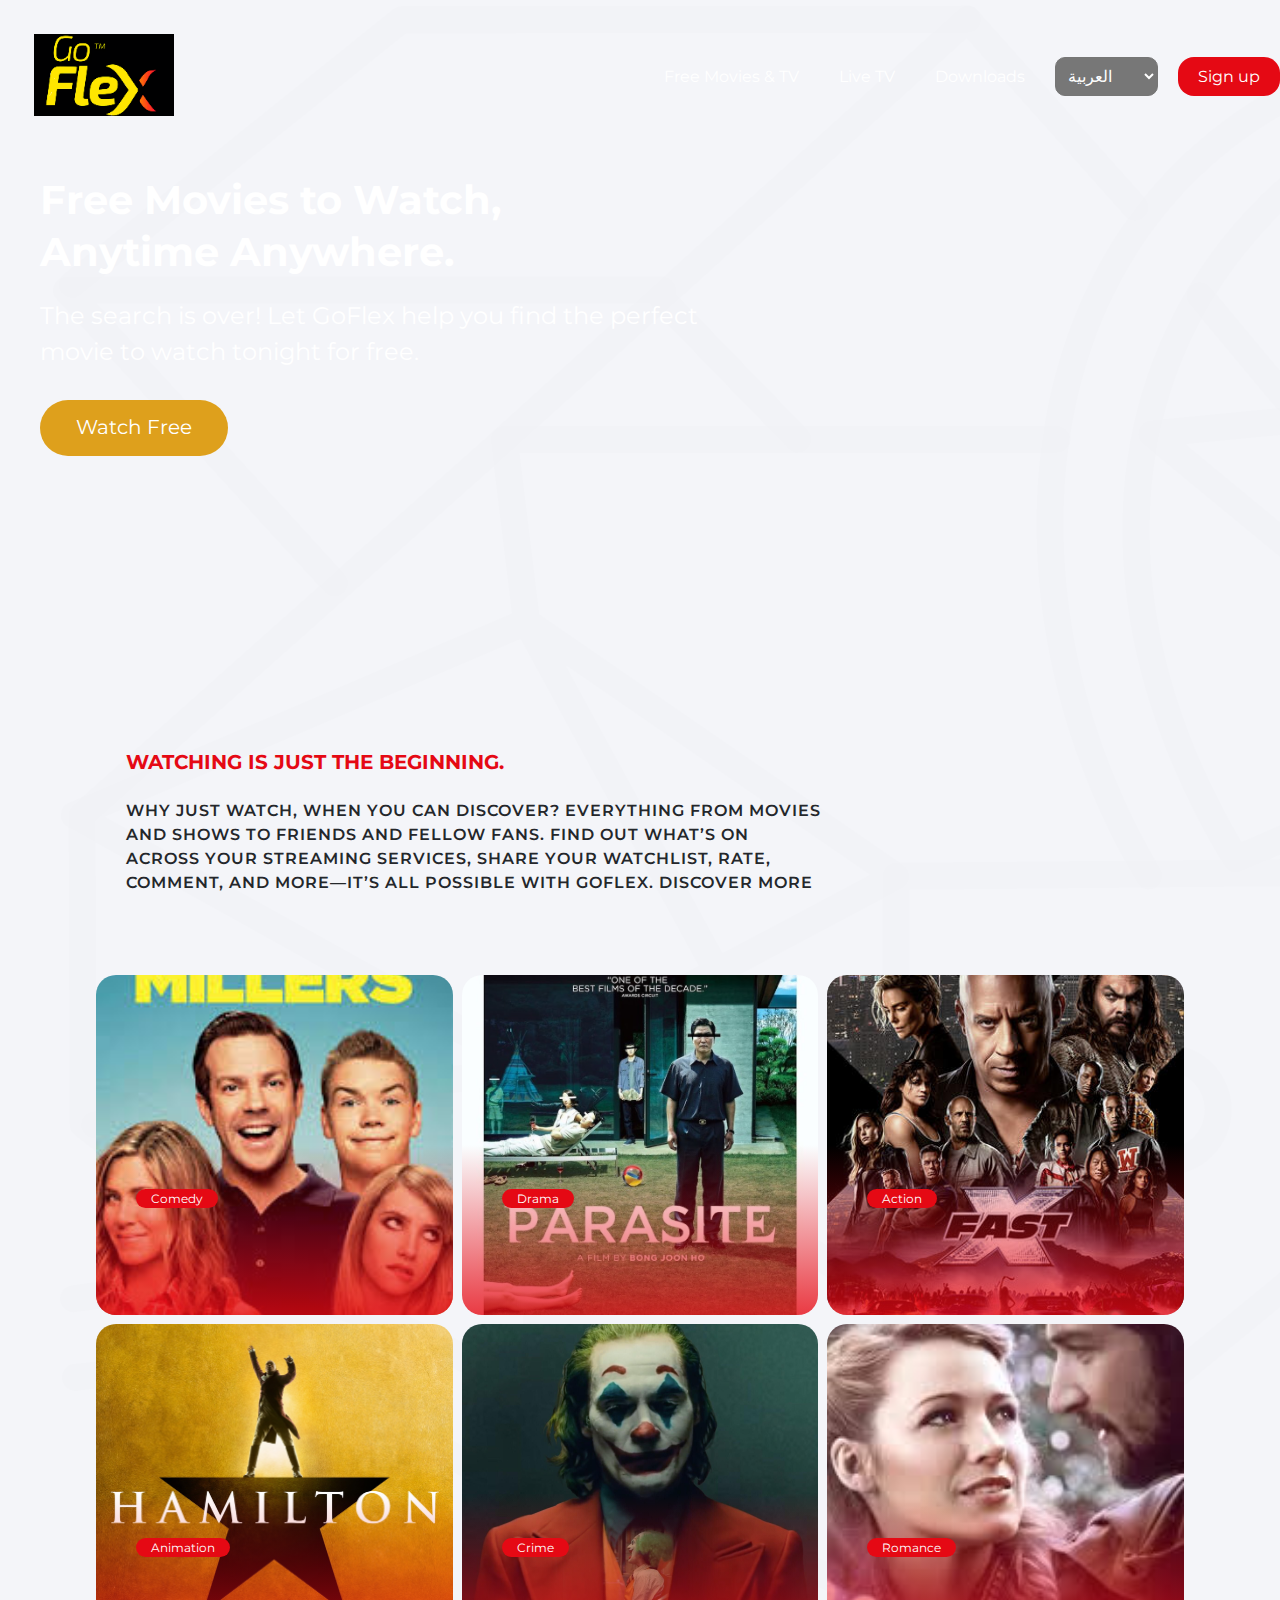
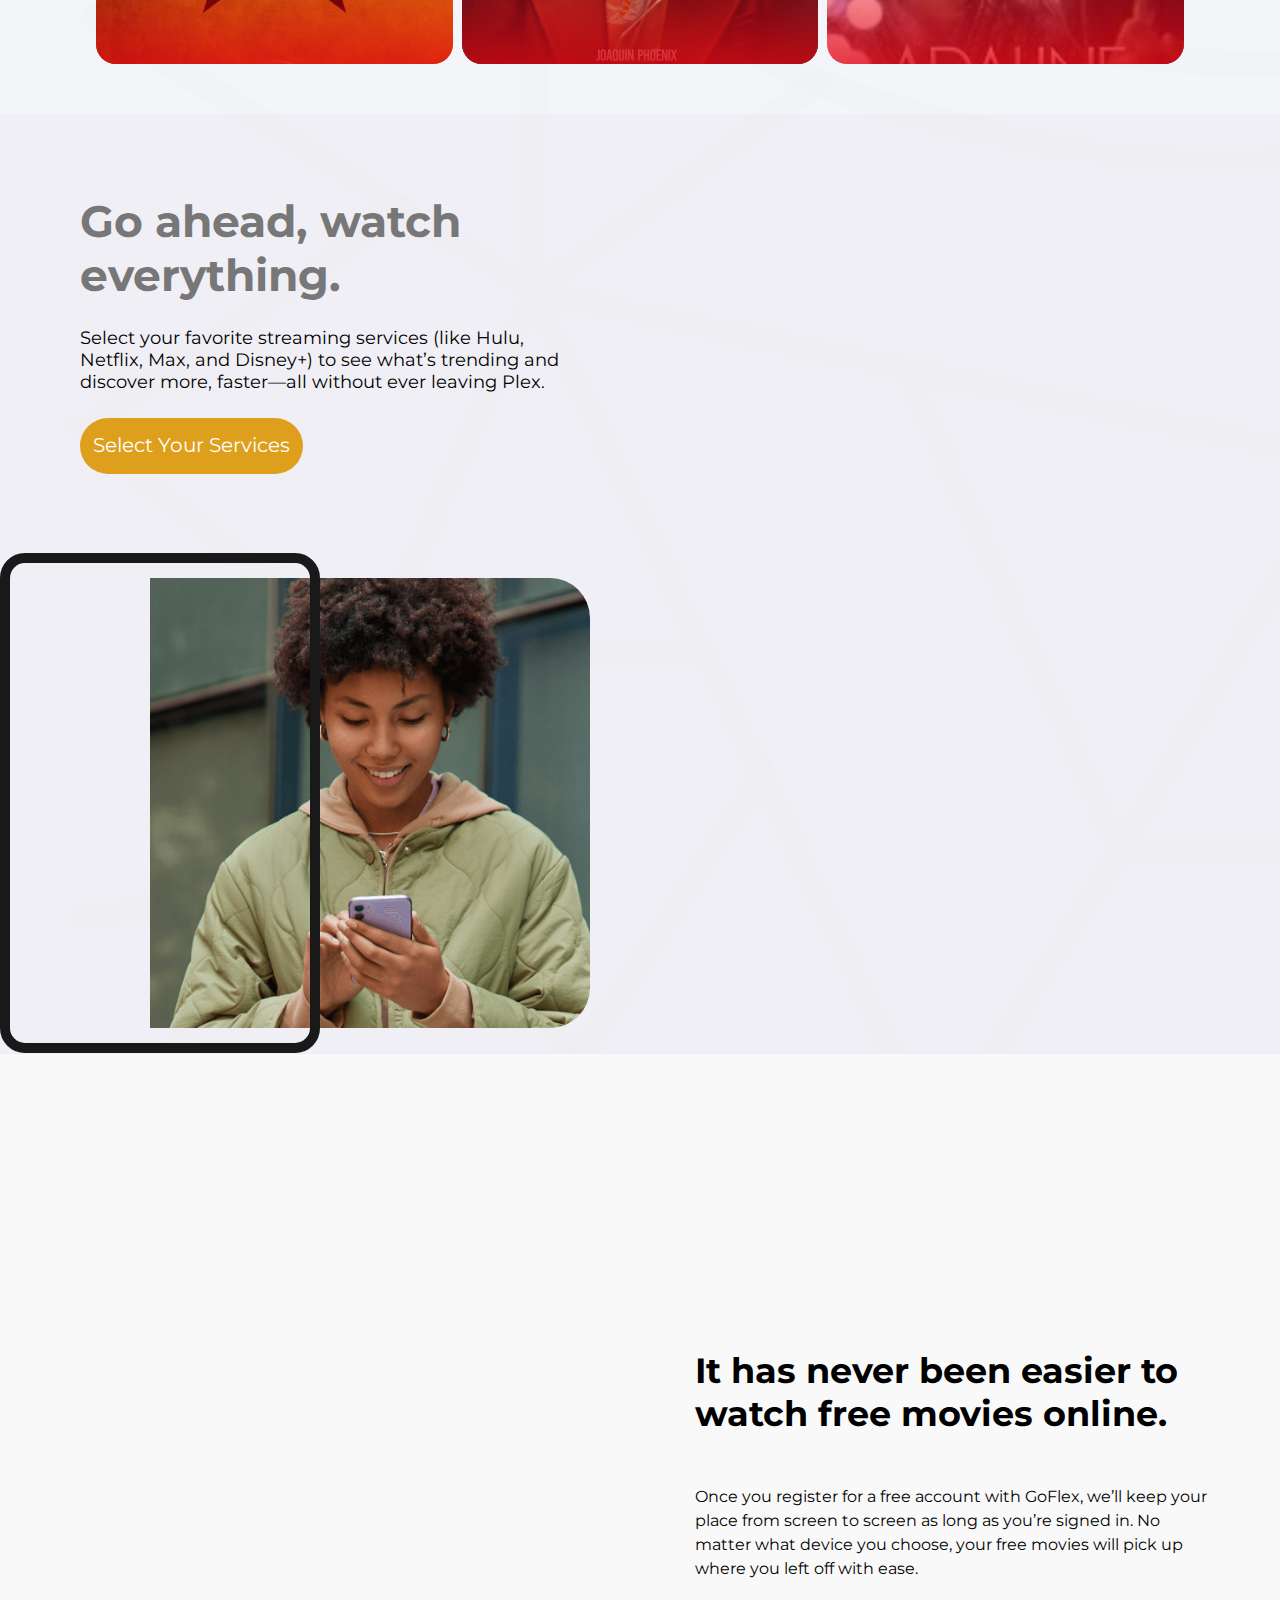
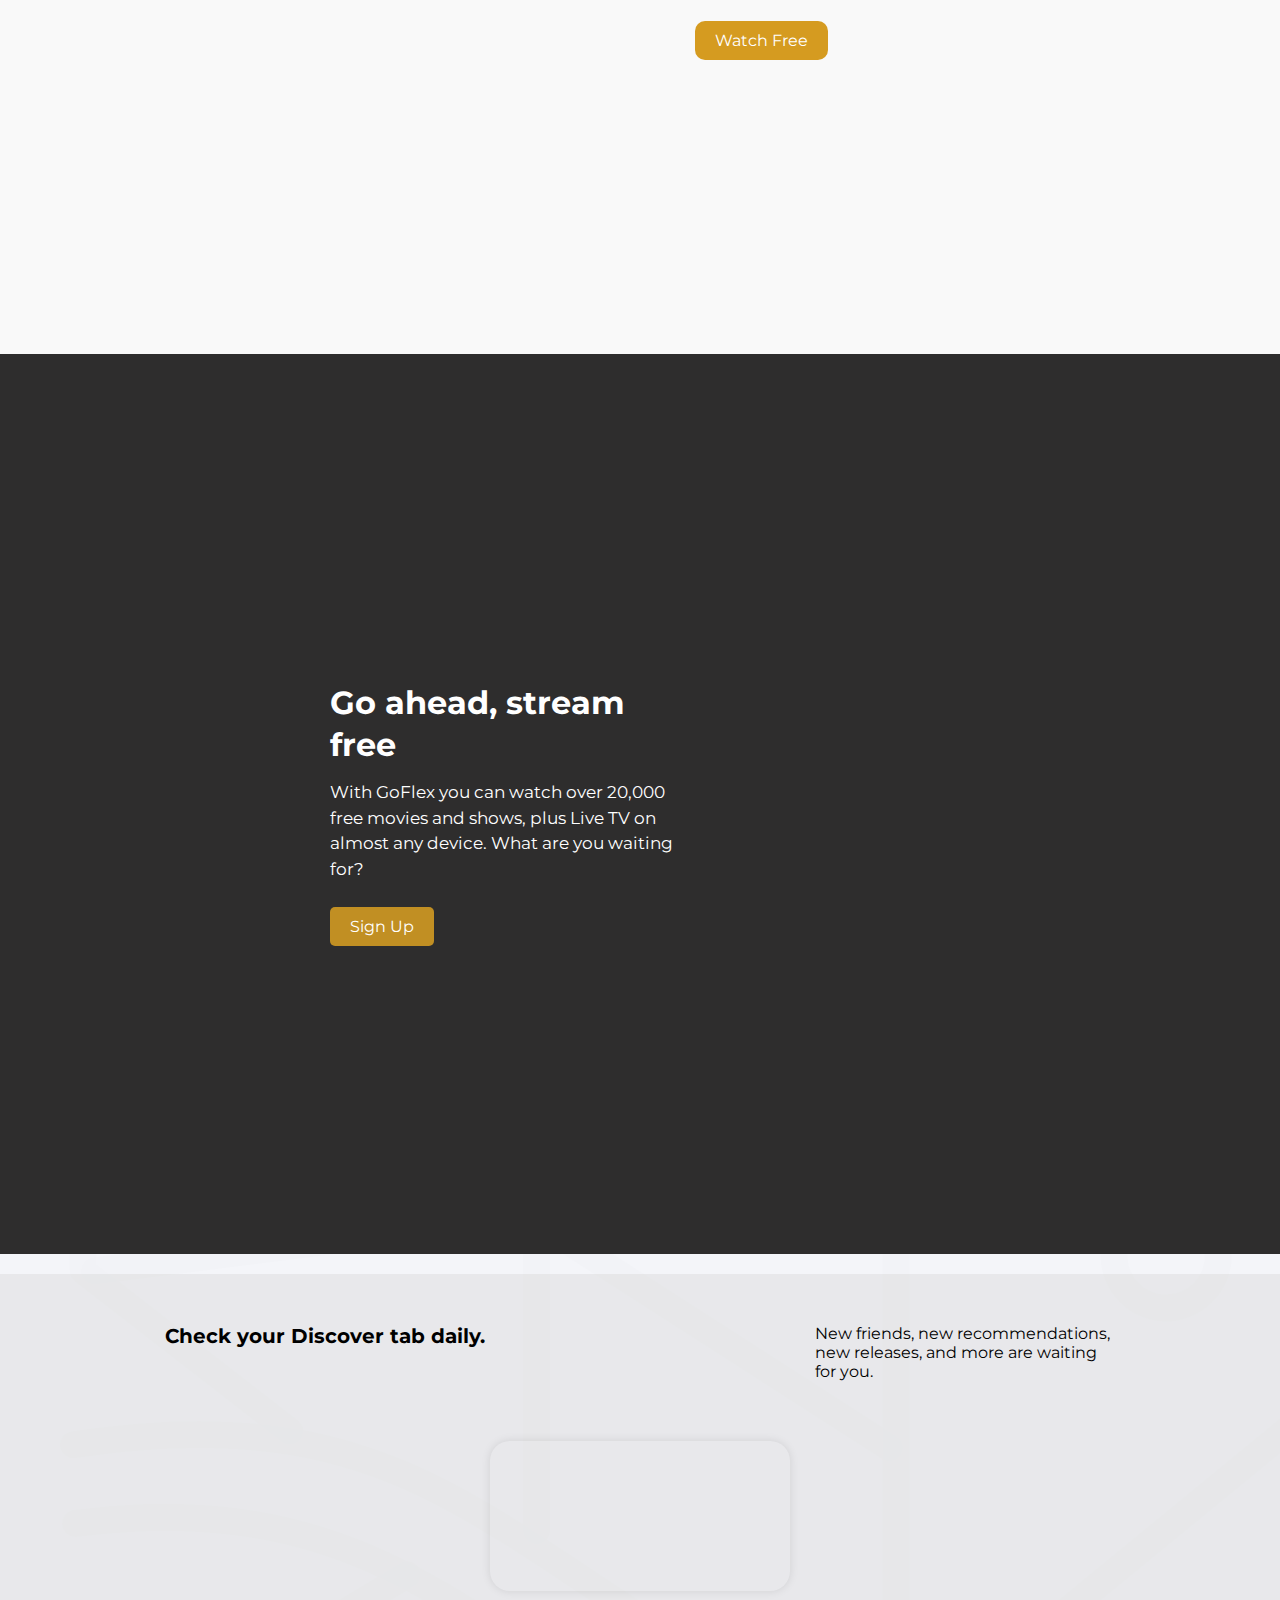
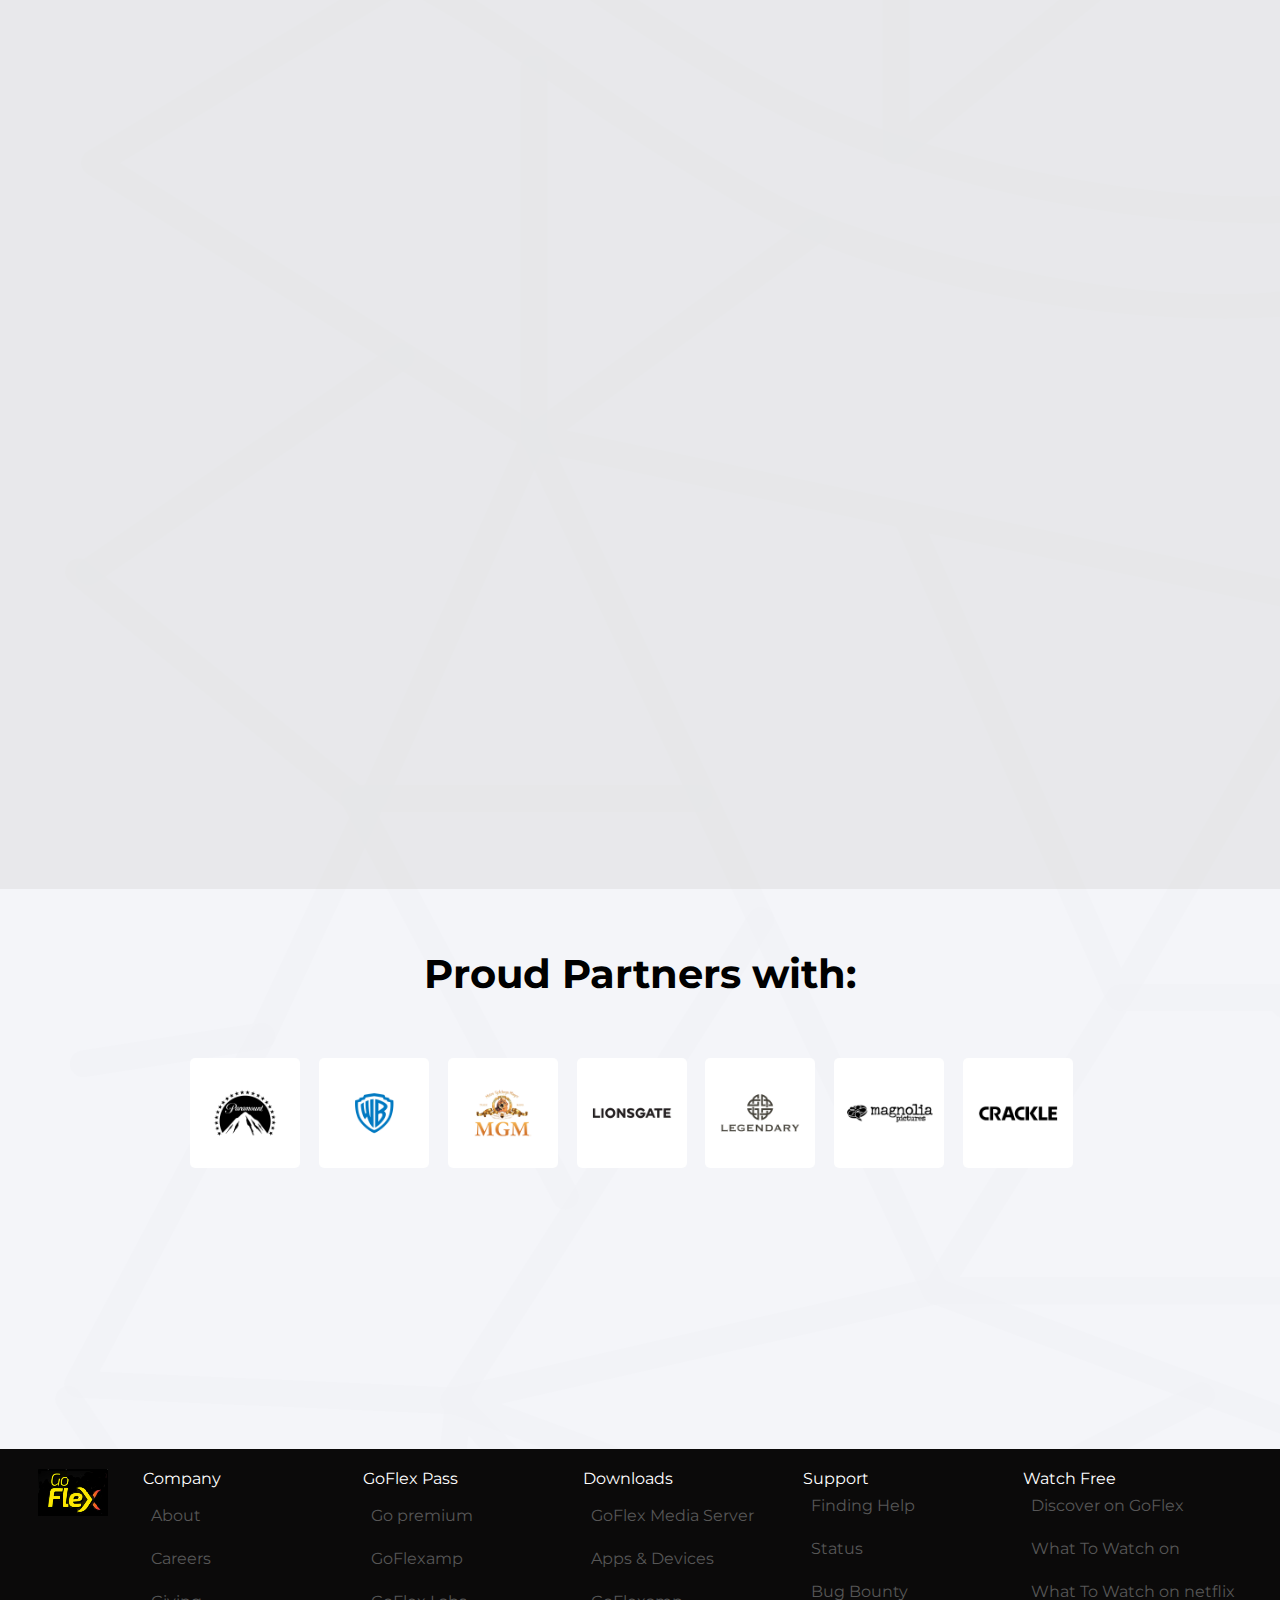
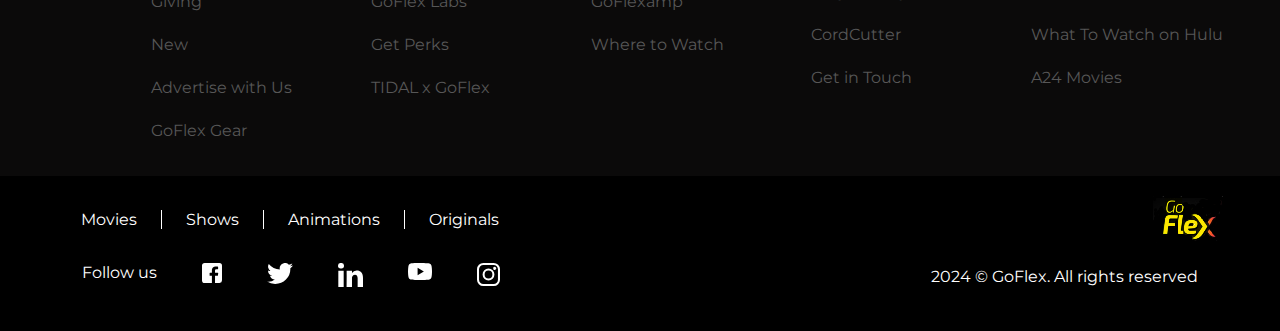
==== index.html @ 2c55dafe "add my file" ====
<!DOCTYPE html>
<html lang="en">
<head>
    <meta charset="UTF-8">
    <meta name="viewport" content="width=device-width, initial-scale=1.0">
    <title>GOFLEX</title>
    <link rel="stylesheet" href="style.css">
    <link rel="icon" href="logo-netflix/Logo-nav1.png">
</head>

<body>
    <div class="herosection">
    <header>
        <div class="header-list">
            <div class="img-logos">
        <a href="https://www.netflix.com/">
            <img src="logo-netflix/Logo-site.png">
        </a> 
    </div>
    <div class="langage">
        <ul class="navlist">
            <li><a href="#">Free Movies & TV</a>
                <div class="list-movies">
                    <ul>
                        <li><a href="https://www.imdb.com/">Action</a></li>
                        <li><a href="https://tv.shabakaty.vip/watch.php?vid=9a34db68aflm">Comedy</a></li>
                        <li><a href="https://honadrama.top/%D9%81%D9%8A%D9%84%D9%85-rab-ne-bana-di-jodi-2008-%D9%85%D8%AA%D8%B1%D8%AC%D9%85/">Romance</a></li>
                        <li><a href="https://www.youtube.com/watch?v=La7Se62mx_4">Crime</a></li>
                        <li><a href="https://u.co.uk/genre/drama">Drama</a></li>
                    </ul>
                </div>
            </li>
            <li><a href="">Live TV</a>
                <div class="list-live">
                    <ul>
                        <li><a href="https://www.youtube.com/watch?v=Bj08ZRtnCCQ">Hit TV</a></li>
                        <li><a href="https://u.co.uk/genre/drama">Drama TV</a></li>
                        <li><a href="https://www.imdb.com/">Movies TV</a></li>
                        <li><a href="https://www.programme-tv.net/programme/chaine/programme-cineplus-classic-44.html">Classic TV</a></li>
                        <li><a href="https://www.jiocinema.com/tv-shows/kids-family/3815166">Kids & Family TV</a></li>
                        <li><a href="http://www.freeintertv.com/">International TV</a></li>
                    </ul>
                </div>
            </li>
            <li><a href="">Downloads</a>
            <div class="list-Download">
                <ul>
                    <li><a href="">Plex Media Server</a></li>
                    <li><a href="">Apps & Devices</a></li>
                    <li><a href="">Plexamp</a></li>
                    <li><a href="">Where to Watch</a></li>
                </ul>
            </div>
        </li>
        </ul> 

        <select id="select-lang">
            <option lang="ar" label="العربية" value="ar-MA">العربية</option>
            <option lang="fr" label="Français" value="fr-MA">Français</option>
            <option lang="en" label="English" value="en-MA">English</option>
        </select>
        <button class="btn-up"><a href="formulair/formulair.html">Sign up</a></button>
    </div> 
    </div>
    </header>

    <div class="title-header">
        <h1>Free Movies to Watch,
            <br>Anytime Anywhere.
        </h1>
        <p class="p-hero">The search is over! Let GoFlex help you find the perfect <br>
            movie to watch tonight for free.
        </p>
        <button class="btn-hero">Watch Free</button>
    </div>
    </div>

    <div class="container">  
    <section class="container1"> 
        <h2>Watching is just the beginning.</h2>
        <p class="p1">Why just watch, when you can discover? Everything from movies <br>and shows to friends and fellow fans. Find out what’s on <br>across your streaming services, share your Watchlist, rate,<br>comment, and more—it’s all possible with GoFlex.

            Discover More</p>
    </section>

    <section class="parent">
        <div class="box" style="background-image: url(image-netflix/comedy.jfif)">
            <div class="box1">
                <button class="btn">Comedy</button>
                <p class="prg"> Ever wonder what makes a comedy great? We put together a collection of the best comedies we could find so you can watch and learn from the best in the biz.</p>
                <button class="btn2"><a href="https://www.youtube.com/watch?v=vk2OJZHutBM">DÉCOUVRIR</a></button>
            </div>

        </div>



        <div class="box" style="background-image: url('image-netflix/image-3.png');">
           
            <div class="box1"> 
                <button class="btn">Drama</button>
                <p class="prg"> Dramatic movies often defy classification. If it isn't funny or scary then it may be a drama. While there will always be crossovers, Plex has put together the best dramatic movies and shows we could find for you to enjoy.</p>
                   <button class="btn2"><a href="https://www.imdb.com/video/vi1015463705/?playlistId=tt6751668&ref_=tt_pr_ov_vi">DÉCOUVRIR</a></button>
                 
            </div>
        </div>
        <div class="box" style="background-image: url(image-netflix/actionFastX.jpg);">
            
            <div class="box1">
                <button class="btn">Action</button>
                <p class="prg">
                    Welcome to the edge of your seat, because it's time to dive into the action. From classic westerns and war films to modern action hero adventures, it’s all right here on Plex.</p>
                <button class="btn2"><a href="https://www.youtube.com/watch?v=NIIHf1jNmn0">DÉCOUVRIR</a></button>
                
            </div>
        </div>

        <div class="box" style="background-image: url(image-netflix/image-13.png);">

            <div class="box1">
                <button class="btn">Animation</button>
                <p class="prg">From the earliest hand-drawn cartoons to the blockbuster computer-driven events of today, the animated movies and shows you want to watch are right here.</p>
                <button class="btn2"><a href="https://www.youtube.com/watch?v=9sgrFcxmabk">DÉCOUVRIR</a></button>
            </div>
        </div>


        <div class="box" style="background-image: url(image-netflix/image-8.png);">
            <div class="box1">
                <button class="btn">Crime</button>
                <p class="prg"> Corruption and greed fuel the action of the very best crime movies and shows. Watch devious masterminds try and take over the city while the cops work tirelessly to stop them.</p>
                <button class="btn2"><a href="https://www.youtube.com/watch?v=aTeR5E0qTck">DÉCOUVRIR</a></button>
            </div>
        </div>


        <div class="box" style="background-image: url(image-netflix/romance.jfif);">
            <div class="box1">
                <button class="btn">Romance</button>
                <p class="prg">Comedies, dramas, and musicals all benefit from a little romance. From unrequited love to a funny night out, our romance collection will make your heart go pitter patter.</p>
                <button class="btn2"><a href="https://www.youtube.com/watch?v=Uor0pLCe7jA">DÉCOUVRIR</a></button>
            </div>
        </div>
    </section>
</div>

<div class="section-video">
    <div class="pragraphe">
        <h3>Go ahead, watch <br>everything.</h3>
         <p class="p-video">Select your favorite streaming services (like Hulu,<br>Netflix, Max, and Disney+) to see what’s trending and <br>discover more, faster—all without ever leaving Plex.</p>
         <button class="btn-video">Select Your Services</button>
    </div>
    <div class="iphone">
        <img class="imgss" src="image-netflix/imgs-smartphone.png" alt="">
        <video  autoplay="autoplay" playsinline="playsinline" muted="muted" src="VIDEO/scroll-video.mp4"></video>
    </div>
</div>

    <div class="section-mobile">
        
        <img class="imgs" src="https://www.plex.tv/wp-content/uploads/2021/09/Continue_Watching_v2-2-1024x1088.png" alt="">
        <div class="text-mobile">
            <h6>
                It has never been easier to <br>
                watch free movies online.
            </h6>
            <p class="p-mobile">Once you register for a free account with GoFlex, we’ll keep your <br>place from screen to screen as long as you’re signed in. No <br>matter what device you choose, your free movies will pick up <br>where you left off with ease.
            </p>
            <button class="btn-mobile">Watch Free</button>
        </div>
    </div>

<div class="section_film">
        <div class="content-video">
            <video  autoplay="autoplay" playsinline="playsinline" muted="muted" src="./VIDEO/home_hero_background_2024.mp4"></video>
        </div>
        <div class="div-text">
            <h1>Go ahead, stream free</h1>
            <p>With GoFlex you can watch over 20,000 free movies and shows, plus Live TV on almost any device. What are you waiting for?</p>
            <button>Sign Up</button>
        </div>
</div>

    <div class="section-tablet">
        <div class="text_tablet">
           <h4>Check your Discover tab daily.</h4>
           <div class="p-tablet">
              <p>New friends, new recommendations, new releases, and more are waiting for you.</p>
            </div>
        </div>
    
    <div class="tablet">
        <video autoplay="autoplay" playsinline="playsinline" muted="muted" src="./VIDEO/discover-video.mp4"></video>
    </div>
</div>


<div class="section-partners">
    <div><h5>Proud Partners with:</h5></div>
    <div class="img-partner">
        
        <div class="div1"><img src="./image-netflix/part1.png"></div>
        <div class="div2"><img src="./image-netflix/part2.png"></div>
        <div class="div3"><img src="./image-netflix/part 3.png"></div>
        <div class="div4"><img src="./image-netflix/part4.png"></div>
        <div class="div5"><img src="./image-netflix/part5.png"></div>
        <div class="div6"><img src="./image-netflix/part6.png"></div>
        <div class="div7"><img src="./image-netflix/part7.png"></div>

    </div>


</div>

<div class="container-footer">
    <div class="img_footer"><img src="./logo-netflix/Logo-nav13.png" ></div>
    <div class="list-footer">
        <div class="list-lien-rapide">
            <li><a href="">Company</a>
                <div class="list-company">
                    <ul>
                        <li><a href="">About</a></li>
                        <li><a href="">Careers</a></li>
                        <li><a href="">Giving</a></li>
                        <li><a href="">New</a></li>
                        <li><a href="">Advertise with Us</a></li>
                        <li><a href="">GoFlex Gear</a></li>
                    </ul>
                </div>
            </li>
      
            <li><a href="">GoFlex Pass</a>
                <div class="list-GoFlexPass">
                    <ul>
                        <li><a href="">Go premium</a></li>
                        <li><a href="">GoFlexamp</a></li>
                        <li><a href="">GoFlex Labs</a></li>
                        <li><a href="">Get Perks</a></li>
                        <li><a href="">TIDAL x GoFlex</a></li>
                    </ul>
                </div>
            </li>

       
            <li><a href="">Downloads</a>
                 <div class="list-downloads">
                    <ul>
                        <li><a href="">GoFlex Media Server</a></li>
                        <li><a href="">Apps & Devices</a></li>
                        <li><a href="">GoFlexamp</a></li>
                        <li><a href="">Where to Watch
                        </a></li>
                    </ul>
                 </div>
            </li>
            <li><a href="">Support</a>
                <div class="list-support">
                    <ul>
                        <li><a href="">Finding Help</a></li>
                        <li><a href="">Status</a></li>
                        <li><a href="">Bug Bounty</a></li>
                        <li><a href="">CordCutter</a></li>
                        <li><a href="">Get in Touch</a></li>

                    </ul>
                </div>
            </li>
            <li><a href="">Watch Free</a>
                <div class="list-watchFree">
                    <ul>
                        <li><a href="">Discover on GoFlex</a></li>
                        <li><a href="">What To Watch on</a></li>
                        <li><a href="">What To Watch on netflix</a></li>
                        <li><a href="">What To Watch on Hulu</a></li>
                        <li><a href="">A24 Movies</a></li>
                    </ul>
                </div>
            </li>
        </div>
    </div>
</div>


    <footer>
        <div class="content-one">
                <ul class="list">
                    <li><a href="#action">Movies</a></li>
                    <li><a href="#">Shows</a></li>
                    <li><a href="#">Animations</a></li>
                    <li><a href="#">Originals</a></li>
                </ul>
                <img class="logo-footer" src="./logo-netflix/Logo-nav13.png" alt="">
            </div>
            <div class="content-two">
                <div class="social">
                    <p>Follow us</p>

                    <a href=""><img src="social-netflix/tracé-17.svg"></a>
                    <a href=""><img src="/social-netflix/tracé-18.svg"></a>
                    <a href=""><img src="social-netflix/tracé-41.svg"></a>
                    <a href=""><img src="./social-netflix/tracé-19.svg"></a>
                    <a href=""><img src="./social-netflix/tracé-67.svg"></a>
                </div>
                <p>2024 © GoFlex. All rights reserved</p>
            </div>
    </footer>
</body>
</html>
---- style.css ----
@import url('https://fonts.googleapis.com/css2?family=Montserrat:ital,wght@0,100..900;1,100..900&display=swap');
*{
margin: 0;
padding: 0;
box-sizing: border-box;
font-family: "Montserrat", sans-serif;
position: relative;
}
body{
    background: transparent url('Background.svg') 0% 0% no-repeat padding-box;
    background-size: cover;
    width: 100%;
    max-width: 100%;
} 

.herosection{
    background-image:url('https://www.plex.tv/wp-content/uploads/2024/01/Watch-Free-Hero-2048x1152-3.png') ;
    min-height:80vh;
}
header {
    text-align: lefe;
    position: relative;
}

header img {
    width: 208px;
    height: auto;
    padding: 34px;
}
.header-list {
    display: flex;
    align-items: center;
    justify-content: space-between;
}
.navlist {
    list-style-type: none;
    display: flex;
 
    margin-left: 20px;
}

.navlist li {
    margin-right: 20px;
    position: relative;
}

.navlist li a {
    color: #fff;
    text-decoration: none;
    font-size: 16px;
    padding: 10px;
    display: block;
}

.navlist li a:hover {
    text-decoration: non;
    color: #f1c207;
}
.list-movies,
.list-live,
.list-Download  {
    display: none;
    position: absolute;
    background-color: #393636;
    z-index: 1;
    width: 200px;
    padding: 10px;
}

.list-movies ul,
.list-live ul,
.list-Download ul {
    list-style-type: none;
    padding: 0;
}

.list-movies ul li,
.list-live ul li,
.list-Download ul li {
    padding: 8px 16px;
}

.navlist li:hover .list-movies,
.navlist li:hover .list-live,
.navlist li:hover .list-Download {
    display: block;
}

.fa-magnifying-glass {
    color: #fff;
    font-size: 24px;
    margin-left: 20px;
}

.btn-up {
    background-color: #e50914;
    color: #fff;
    border-radius: 1rem;
    border: none;
    padding: 10px 20px;
    font-size: 16px;
    cursor: pointer;
    margin-left: 20px;  
}

.btn-up:hover {
    background-color: #ff0000;
}

#select-lang {
    font-size: 16px;
    padding: 8px;
    border-radius: 10px;
    color: #fff;
    background-color: #777777;
    cursor: pointer;
}
.langage{
    display: flex;
}
.title-header{
    padding-left: 2.5em;
}
h1{
    color: #fff;
    line-height: 1.3em;
    top: 20px;
    font-size: 40px;
    
}
.p-hero{
    color: #fff;
    font-size: 1.5rem;
    font-family: Montserrat, sans-serif;
    top: 40px;
    line-height: 1.5em;
}
.btn-hero{
    color: #FFFFFF;
    background-color: #dea01c;
    border-radius: 10px;
    font-size: 20px;
    top: 70px;
    cursor: pointer;
    border-radius: 100px;
    padding: 15px 36px 17px;
}
.btn-hero:hover{
    background-color: #f7ab06;
}
.hero-film{
   background-color: #d7d7d76f;
    min-height:80vh;
    
}
.video-section iframe{
    top: 45px;
    left: 25px;
    width: 530px;
    height:360px;
    border-radius: 0.5em;
}
.p-video p{
    max-width: 900px; 
    margin: 0 25px;
    float: right; 
    left: 100px;
    bottom: 300px;
    font-size: 1.5em; 
}

.container{
   
    width: 90%;
    max-width: 1088px;
    margin: 0 auto;
}

.container1{
   
    font-weight: 600;
    font-size: 57px;
    text-transform: uppercase;
    opacity:1;
    text-align: left;
    padding: 30px;
}

h2{
    color: #E50914;
    text-align: left;
    font-size:20px;
    letter-spacing: 0px;
    text-transform: uppercase;
    padding-bottom: 25px;
}
h2:hover{
    opacity: 0.8;
}

.p1{
    text-align: left;
    font-size:16px;
    font-family: "Montserrat", sans-serif;
    line-height: 1.5;
    letter-spacing: 1px;
    color: #24272B
}

.parent{
    display: grid;
    grid-template-columns: repeat(3, 1fr);
    grid-template-rows: repeat(2, 1fr);
    grid-column-gap: 9px;
    grid-row-gap: 9px;
    padding: 50px 0;

}

.box{
    background-repeat :no-repeat;
    background-position: 50% 50%;
    background-color: transparent;
    background-size: cover;
    border-radius: 20px;
    display: flex;
    align-items: flex-end;
    border-radius: 20px;
    height:340px;
    width: 100%;
    max-width: 100%;
    overflow: hidden;
    cursor: pointer;
    transition: all 0.2s linear;   
}


.box:hover .box1 {
    height: 100%;
    background: transparent linear-gradient(to bottom, rgba(0,0,0, 0.8) 0%, rgba(229, 9, 20, 1) 100%) 0% 0% no-repeat padding-box;
}
.box1{
    padding: 44px 40px;
    display: flex;
    flex-direction: column;
    align-items: flex-start;
    justify-content: flex-start; 
    gap: 10px;
    width: 100%;
    height: 50%;
    transition: all 0.2s linear;
    background: transparent linear-gradient(to bottom,rgba(0,0,0, 0) 0%,rgba(229, 9, 20, 0.8) 100%) 0% 0% no-repeat padding-box;
}

.box1 .prg {
    opacity: 0;
    visibility: hidden;
    transition: all 0.2s linear;   
}
.box:hover .box1 .prg {
    opacity: 1;
    visibility: visible;
}


.btn{
    color: white;
    height: 24px;
    border-radius: 12px;
    background: #E50914 0% 0% no-repeat padding-box;
    font-size: 12px;
  
    border: none;
    padding: 2px 15px; 
}


.btn:hover{
    opacity: 1;
    transform: scale(1.1);
}

.btn2{
    color: #FFFFFF;
    height: 24px;
    background-color: hwb(0 2% 96%);
    border-radius: 10px;
    font-size: 20px;
    padding: 0 15px;
    border: none;
    margin: auto;
    cursor: pointer;
    list-style-type: none;
}
.btn2:hover{
    opacity: 1;
    transform: scale(1.1);}
a{
    text-decoration: none;
    color: #FFFFFF;
}

 .p2{
    color: #FFFFFF;
 }

 .prg{
    color: #FFFFFF;
    font-size: 20px;
    margin-top: 10px;
    font-family: 'Times New Roman', Times, serif, 'Arial Narrow', Arial, sans-serif, Courier, monospace;
    
 }
.section-video {
    display: flex;
    flex-direction: row;
    justify-content: space-evenly;
    padding-bottom: 50px;
    background-color: #d7d5dd29;
    min-height: 90vh;
}
.pragraphe {
    width: 50%;
    padding: 80px;
}
.pragraphe h3 {
    font-size: 44px;
    color: #777777;
}
.p-video{
    padding-top: 25px;
    font-size: 18px; 
}
.pragraphe button {
    margin-top: 25px; 
}
.btn-video{
    color: #FFFFFF;
    background-color: #dea01c;
    border-radius: 10px;
    font-size: 20px;
    cursor: pointer;
    border-radius: 100px;
    padding: 15px 13px 17px;
    border: none;
}
.iphone {
    display: flex;
    flex-direction: row;
    align-items: center;
    width: 50%;
    top: 24px;
}
.iphone video {
    position: absolute;
    height: 500px;
    border-radius: 25px;
    border: solid 10px #191919;
}
.btn-video:hover  {
    background-color: #f7ab06;
}
.imgss {
    display: block;
    height: 450px;
    border-radius: 40px;
    padding-left: 150px;
}
 .section-mobile {
    display: flex;
    flex-direction: row;
    align-items: center;
    justify-content: space-around;
    min-height: 100vh;
    background-color: #F9F9F9;
}
.imgs{
    transition: 0.4s;
    margin-right: 22px; 
    width: 455px;
    cursor: pointer;
    transition: 0.4s;
    left: 13px;
    top: 6px;
}
h6{
    font-size: 35px;
    margin-bottom: 50px;
    color: black;
}
.text-mobile .p-mobile {
    font-size: 16px;
    line-height: 1.5;
    margin-bottom: 40px;
}
.btn-mobile {
    padding: 10px 20px;
    font-size: 16px;
    background-color: #d59b20;
    color: #fff;
    border: none; 
    border-radius: 10px; 
    cursor: pointer; 
}
.btn-mobile:hover{
    background-color: #f7ab06;
}

.section_film {
    display: flex;
    justify-content: center;
    flex-direction: row-reverse;
    align-items: center;
    height: 100vh;
    background-color: #252424f5;
    overflow: hidden;
}
.content-video{
    position: relative;
    text-align: center;
    max-width: 970px;
    height: 105vh;
    mask-image: url(./video-background.svg);
}
.content-video video {
    width: 100%;
    height: 100%;
    object-fit: cover;
    border-radius: 10px;
}

.div-text{
    max-width: 400px;
    padding-left: 2.5em;
}
.div-text h1 {
    color: #FFFFFF;
    font-size: 2em;
    padding-bottom: 25px;
    margin-bottom: 10px;
}

.div-text p {
    font-size: 17px;
    line-height: 1.5;
    text-align: start;
    margin-bottom: 25px;
    color: #ffffff;
}

button {
    background-color: #c18f23;
    color: rgb(255, 255, 255);
    border: none;
    padding: 10px 20px;
    font-size: 1em;
    border-radius: 5px;
    cursor: pointer;
    transition: background-color 0.3s ease;
}

button:hover {
    background-color: #ffae00;
}

.section-tablet {
    display: flex;
    flex-direction: column;
    text-align: center;
    margin-top: 20px;
    min-height: 135vh;
    background-color: #d7d7d76f;
   
}
.text_tablet{
    display: flex;
    justify-content: space-around;
    text-align: start;
    top: 50px;

}
h4{
    font-size: 20px;
    
}
.p-tablet {
    display: flex;
    margin-bottom: 10px;
    max-width: 300px;
    font-size: 16px;
}
.tablet {
    display: flex;
    flex-direction: column;
    align-items: center;
    top:50px
}
.tablet video {
    max-width: 1000px; 
    height: auto;
    border-radius: 20px;
    top: 50px;
    box-shadow: 0 0 10px rgba(0, 0, 0, 0.1);
}


.section-partners {
    text-align: center;
    margin-top: 20px;
    min-height: 60vh;
}

.section-partners h5 {
    font-size: 2.5em;
    max-width: 880px;
    margin: 0 auto;
    padding-bottom: 60px;
    padding-top: 1em;
}

.img-partner {
    display: grid;
    grid-template-columns: repeat(7, 1fr);
    gap: 2px;
    justify-items: center;
    max-width: 900px;
    margin: 0 auto;
    cursor: pointer;
}
.img-partner div {

    width: 100%;
}
.img-partner img {
    max-width: 100%;
    height: 110px;
    display: block;
    border-radius: 5px;
}
.container-footer {
    display: flex;
    flex-direction: row;
    justify-content: space-around;
    padding: 20px;  
    background-color: #0b0a0a;
}
.list-footer a{
    text-decoration: none;
    color: #FFFFFF;
    display: flex;
    flex-direction: row;
}
.list-downloads,
.list-GoFlexPass,
.list-company {
    margin-top: 10px;
}
.list-watchFree ul,
.list-support ul,
.list-downloads ul,
.list-GoFlexPass ul,
.list-company ul {
    list-style-type: none;
    padding: 0;
    margin: 0;
}
.list-watchFree li,
.list-support li,
.list-downloads li,
.list-GoFlexPass li,
.list-company li {
    margin-bottom: 8px;
}
.list-watchFree a,
.list-support a,
.list-downloads a,
.list-GoFlexPass a,
.list-company a {
    text-decoration: none;
    color: #575757;
    display: block;
    padding: 8px; 
    border-radius: 5px;
    transition: background-color 0.3s ease;
}
.list-watchFree a:hover,
.list-support a:hover,
.list-downloads a:hover,
.list-GoFlexPass a:hover,
.list-company a:hover {
    background-color: #d7d2d2; 
}

.list-lien-rapide{
display: grid;
grid-template-columns: repeat(5, 1fr);
grid-column-gap: px;
grid-row-gap: 0px;
list-style-type: none;
}

footer{
    padding: 20px;
    background-color: #000000;
}

.content-one{
    width: 94%;
    margin: 0 auto;
    display: flex;
    justify-content: space-between;
    align-items: center;
    
}
.content-one img:hover{
    opacity: 0.8;
    transform: scale(1.2);
}
.list{
    display: flex;
    align-items: center;
    list-style: none;
    color: white;
}
.list li {
    border-left: 1px solid #fff;
}
.list li a {
    padding: 0 24px;
    transition: all 0.2s ease;
    color: #FFFFFF;
    text-decoration: none;
    opacity: 1;
    transform: scale(1);
    display: inline-flex;

}

.list li:first-child {
    border-left: none;
    padding-left: 0;
}
.list li a:hover{
    opacity: 0.8;
    color: #f0b535;
    transform: scale(1.2);
}
.content-two{
    padding: 20px 0px;
    width: 90%;
    margin: 0 auto;
    display: flex;
    justify-content: space-between;
    align-items: center;

}
.content-two p {
    color: white;
}
.social{
    display: flex;
    justify-content: space-between;
    gap: 45px;
}

.social img:hover {
    opacity: 0.8;
    transform: scale(1.2);
    transition: 1s
}

.social p:hover {
    opacity: 0.8;
    transform: scale(1.2);
}
.content-two p:hover{
    opacity: 0.8;
    transform: scale(1.2); 
}



/* Responsive  */

    /* Mobile */
    @media screen and (max-width:400px) {
        body{ background: aqua};
        .content-one,
        .content-two {
            flex-direction: column; 
            text-align: center;
        }
        .content-one,
        .content-two {
                flex-direction: column; 
                text-align: center;
            }
        .content-two {
                flex-direction: column;
                align-items: center; 
            }
            
        .social {
                justify-content: center; 
        }
        footer {
        
            padding: 12px; 
        }
        .list {
            flex-direction: column; 
            text-align: center;
        }
    
        .list li {
            margin-bottom: 10px; 
        }
        
        .list li a {
            padding: 12px 20px; 
            font-size: 14px; 
        }

    }
    /* ////////////////////// */

    .section-video {
        flex-direction: column;
    }




    /* Tablet */
    @media screen and (min-width:401px) and (max-width:768px) {
        body{ background: rgba(223, 103, 4, 0.809)};
        .parent{
            display: grid;
            grid-template-columns: repeat(2, 1fr);
        }
        .content-one,
        .content-two {
                flex-direction: column; 
                text-align: center;
            }
        .content-two {
                flex-direction: column;
                align-items: center; 
            }
            
        .social {
                justify-content: center; 
        }
            footer {
                padding: 15px; 
    }
    .content-one {
        flex-direction: column;
        align-items: stretch;
    }
    
    .list {
        flex-direction: column;
        text-align: center; 
    }
    
    .list li {
        margin: 10px 0;
}
    .list li a {
        padding: 12px 20px;
    }
}
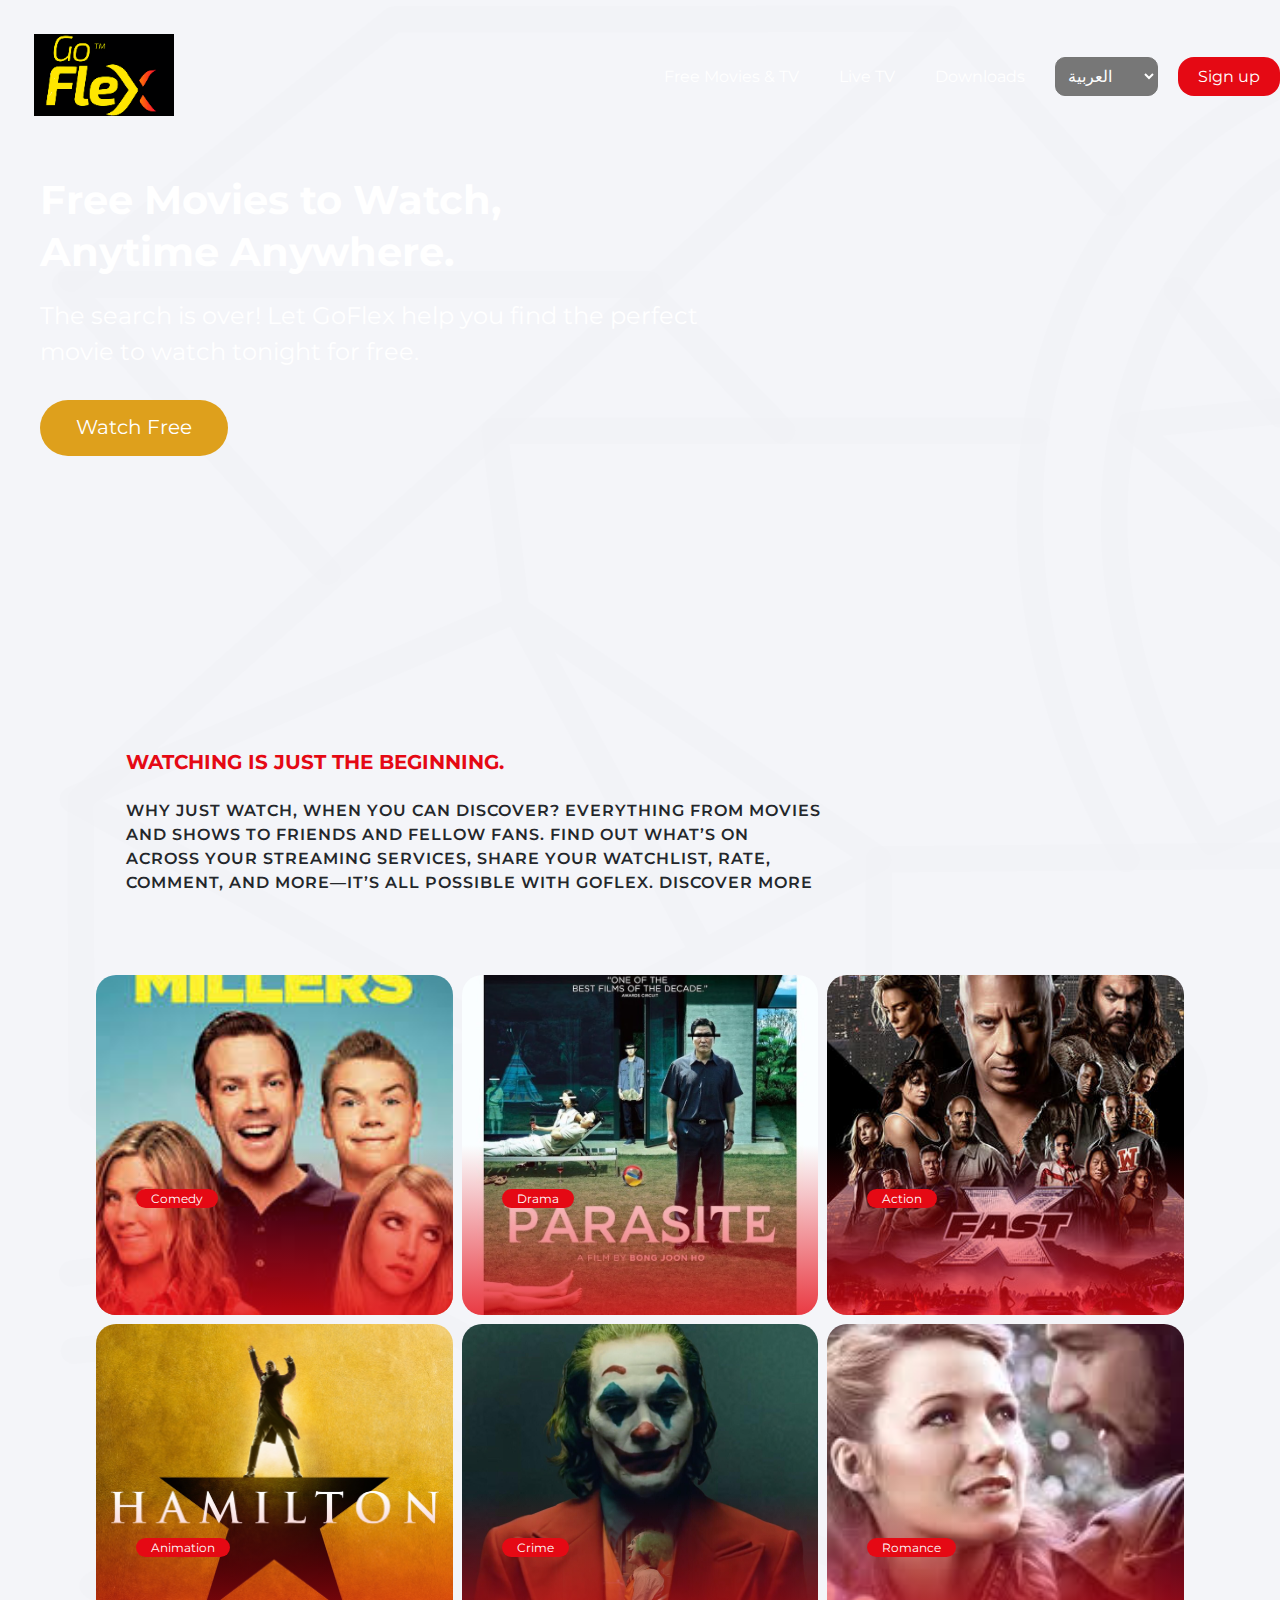
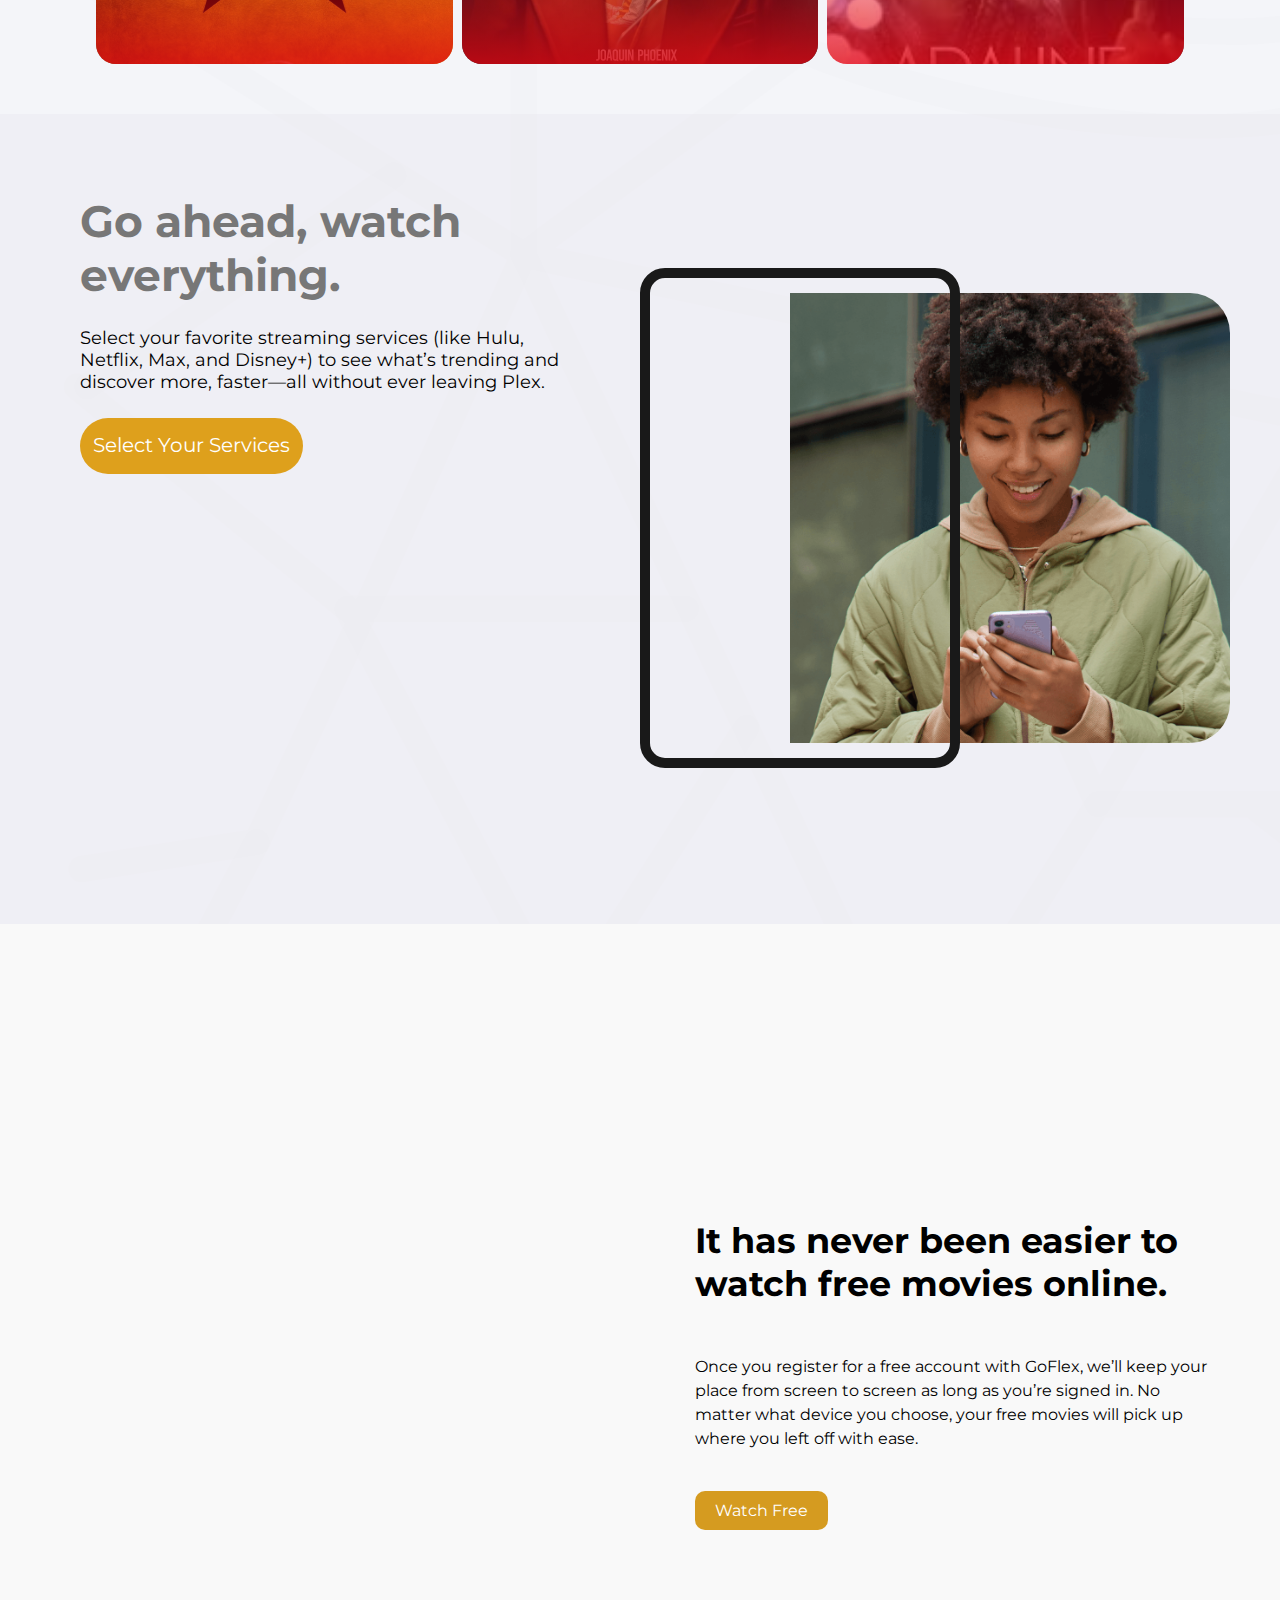
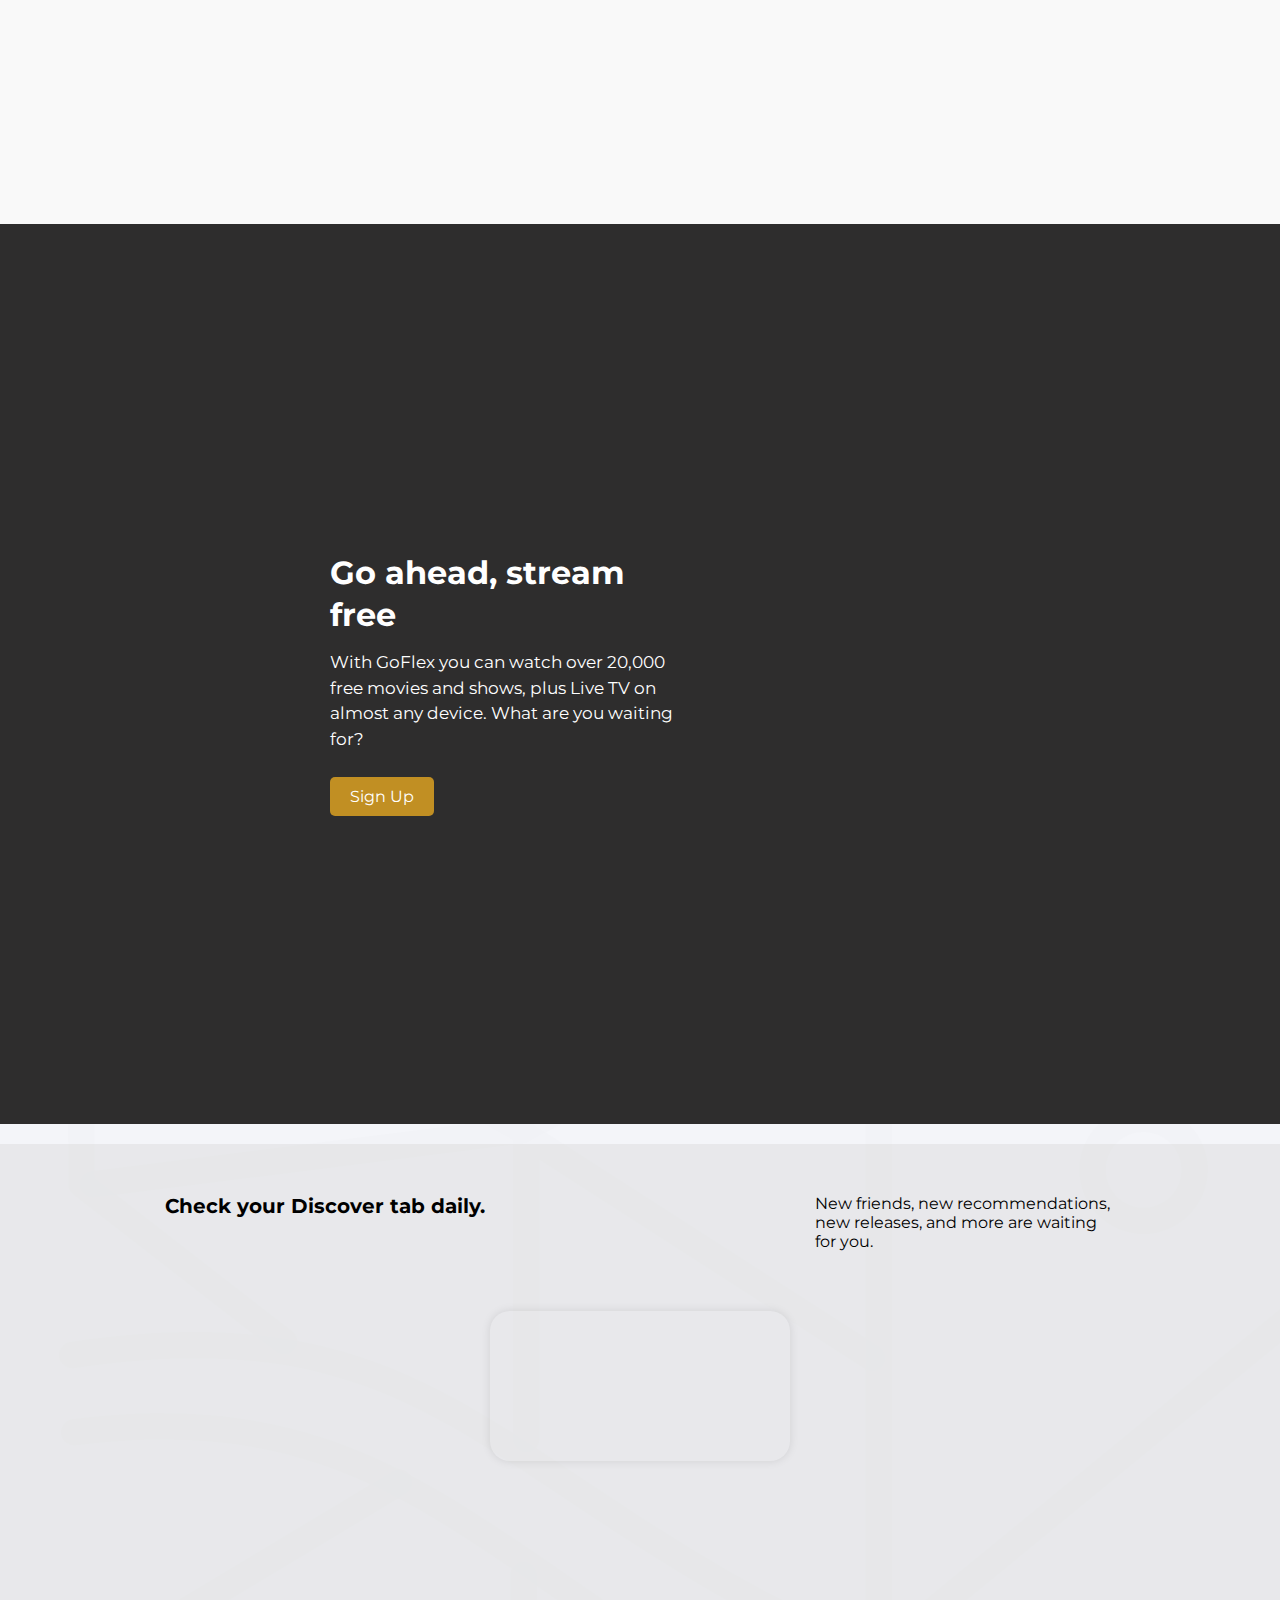
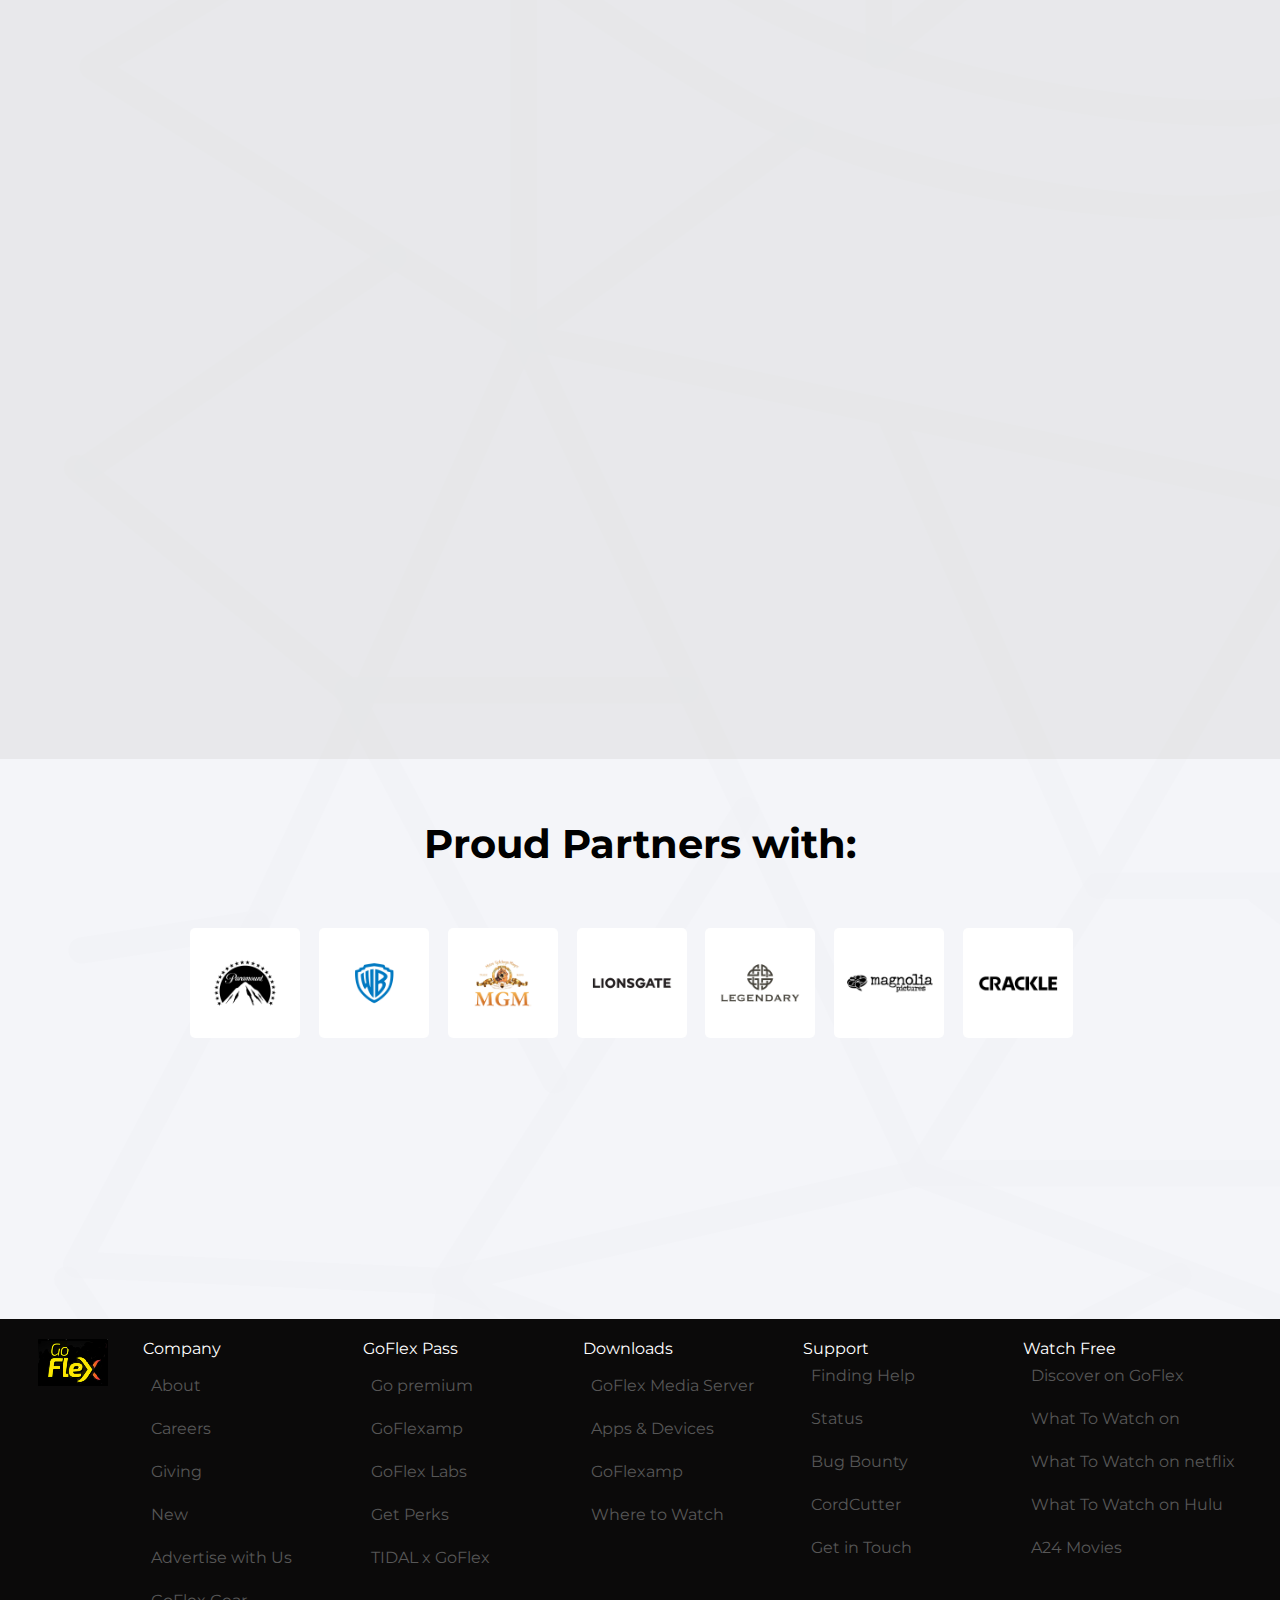
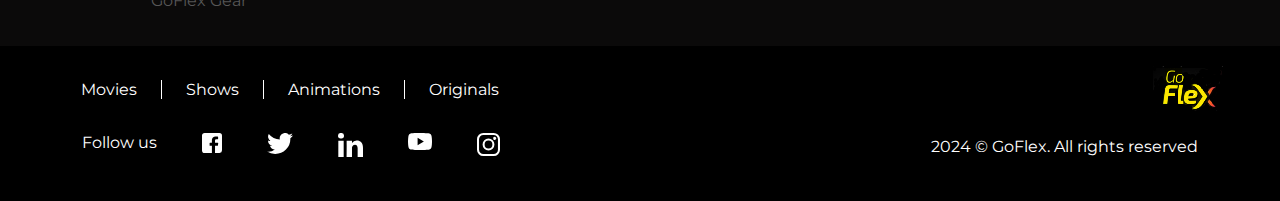
==== commit 102f22a7: "add my file" ====
--- a/index.html
+++ b/index.html
@@ -5,7 +5,7 @@
     <meta name="viewport" content="width=device-width, initial-scale=1.0">
     <title>GOFLEX</title>
     <link rel="stylesheet" href="style.css">
-    <link rel="icon" href="logo-netflix/Logo-nav1.png">
+    <link rel="icon" href="logo-netflix/Logo-site.png">
 </head>
 
 <body>
@@ -59,7 +59,7 @@
             <option lang="fr" label="Français" value="fr-MA">Français</option>
             <option lang="en" label="English" value="en-MA">English</option>
         </select>
-        <button class="btn-up"><a href="formulair/formulair.html">Sign up</a></button>
+        <button class="btn-up"><a href="formulair-GoFlex/index.html">Sign up</a></button>
     </div> 
     </div>
     </header>
--- a/style.css
+++ b/style.css
@@ -680,94 +680,240 @@
 
 
 
-/* Responsive  */
-
-    /* Mobile */
-    @media screen and (max-width:400px) {
-        body{ background: aqua};
-        .content-one,
-        .content-two {
-            flex-direction: column; 
-            text-align: center;
-        }
-        .content-one,
-        .content-two {
-                flex-direction: column; 
-                text-align: center;
-            }
-        .content-two {
-                flex-direction: column;
-                align-items: center; 
-            }
-            
-        .social {
-                justify-content: center; 
-        }
-        footer {
-        
-            padding: 12px; 
-        }
-        .list {
-            flex-direction: column; 
-            text-align: center;
-        }
-    
-        .list li {
-            margin-bottom: 10px; 
-        }
-        
-        .list li a {
-            padding: 12px 20px; 
-            font-size: 14px; 
-        }
-
-    }
-    /* ////////////////////// */
-
-    .section-video {
+/* Responsive Styles */
+
+
+/* General Styles for Mobile Devices */
+
+@media (max-width: 767px) {
+    header {
+        text-align: center;
+    }
+    
+    .header-list {
         flex-direction: column;
-    }
-
-
-
-
-    /* Tablet */
-    @media screen and (min-width:401px) and (max-width:768px) {
-        body{ background: rgba(223, 103, 4, 0.809)};
-        .parent{
-            display: grid;
-            grid-template-columns: repeat(2, 1fr);
-        }
-        .content-one,
-        .content-two {
-                flex-direction: column; 
-                text-align: center;
-            }
-        .content-two {
-                flex-direction: column;
-                align-items: center; 
-            }
-            
-        .social {
-                justify-content: center; 
-        }
-            footer {
-                padding: 15px; 
-    }
-    .content-one {
+        align-items: center;
+    }
+    
+    .header-list img {
+        width: 150px;
+        padding: 20px;
+    }
+    
+    .navlist {
         flex-direction: column;
-        align-items: stretch;
-    }
-    
-    .list {
+        margin-left: 0;
+    }
+    
+    .navlist li {
+        margin-right: 0;
+        margin-bottom: 10px;
+    }
+    
+    #select-lang {
+        font-size: 14px;
+        padding: 6px;
+    }
+    
+    .title-header {
+        padding-left: 0;
+        text-align: center;
+    }
+    
+    .title-header h1 {
+        font-size: 28px;
+    }
+    
+    .p-hero {
+        font-size: 1rem;
+    }
+    
+    .btn-hero {
+        font-size: 16px;
+        padding: 12px 24px;
+    }
+    
+    .container {
+        width: 100%;
+        padding: 0 15px;
+    }
+    
+    .container1 {
+        font-size: 36px;
+        padding: 20px;
+    }
+    
+    .parent {
+        grid-template-columns: 1fr;
+        grid-template-rows: repeat(6, auto);
+    }
+    
+    .box {
+        height: 250px;
+    }
+    
+    .iphone, .section-video {
         flex-direction: column;
-        text-align: center; 
-    }
-    
-    .list li {
-        margin: 10px 0;
-}
-    .list li a {
-        padding: 12px 20px;
-    }
-}   +        align-items: center;
+        text-align: center;
+    }
+    
+    .iphone img {
+        width: 80%;
+        height: auto;
+    }
+    
+    .section-mobile {
+        flex-direction: column;
+        align-items: center;
+        text-align: center;
+        padding: 20px;
+    }
+    
+    .imgs {
+        width: 100%;
+        max-width: 500px;
+    }
+    
+    .section_film {
+        flex-direction: column;
+        height: auto;
+        padding: 20px;
+    }
+    
+    .content-video video {
+        height: auto;
+        width: 100%;
+    }
+    
+    .div-text {
+        padding-left: 0;
+        text-align: center;
+    }
+    
+    .div-text h1 {
+        font-size: 1.5em;
+    }
+    
+    .section-tablet {
+        display: none;
+    }
+}
+
+/* Styles for Tablets */
+
+@media (min-width: 768px) and (max-width: 1024px) {
+    header {
+        text-align: center;
+    }
+    
+    .header-list {
+        flex-direction: column;
+        align-items: center;
+    }
+    
+    .header-list img {
+        width: 180px; 
+        padding: 20px;
+    }
+    
+    .navlist {
+        flex-direction: row;
+        margin-left: 0;
+    }
+    
+    .navlist li {
+        margin-right: 15px;
+    }
+    
+    #select-lang {
+        font-size: 15px;
+        padding: 7px;
+    }
+    
+    .title-header {
+        padding-left: 0;
+        text-align: center;
+    }
+    
+    .title-header h1 {
+        font-size: 36px;
+    }
+    
+    .p-hero {
+        font-size: 1.2rem;
+    
+    .btn-hero {
+        font-size: 18px;
+        padding: 14px 28px;
+    }
+    
+    .container {
+        width: 100%;
+        padding: 0 20px; 
+    }
+    
+    .container1 {
+        font-size: 46px; 
+        padding: 25px;
+    }
+    
+    .parent {
+        grid-template-columns: repeat(2, 1fr);
+        grid-template-rows: repeat(3, auto);
+    }
+    
+    .box {
+        height: 300px; 
+    }
+    
+    .iphone img {
+        width: 90%; 
+        height: auto;
+    }
+    
+    .section-mobile {
+        flex-direction: column;
+        align-items: center;
+        text-align: center;
+        padding: 20px;
+    }
+    
+    .imgs {
+        width: 100%;
+        max-width: 600px;
+    }
+    
+    .section_film {
+        flex-direction: column;
+        height: auto; 
+        padding: 20px;
+    }
+    
+    .content-video video {
+        height: auto;
+        width: 100%;
+    }
+    
+    .div-text {
+        padding-left: 0;
+        text-align: center;
+    }
+    
+    .div-text h1 {
+        font-size: 1.8em;
+    }
+    
+    .section-tablet {
+        display: flex;
+        align-items: center;
+        justify-content: center;
+        padding: 20px;
+    }
+    
+    .section-tablet video {
+        width: 100%;
+        height: auto;
+    }
+}    
+}
